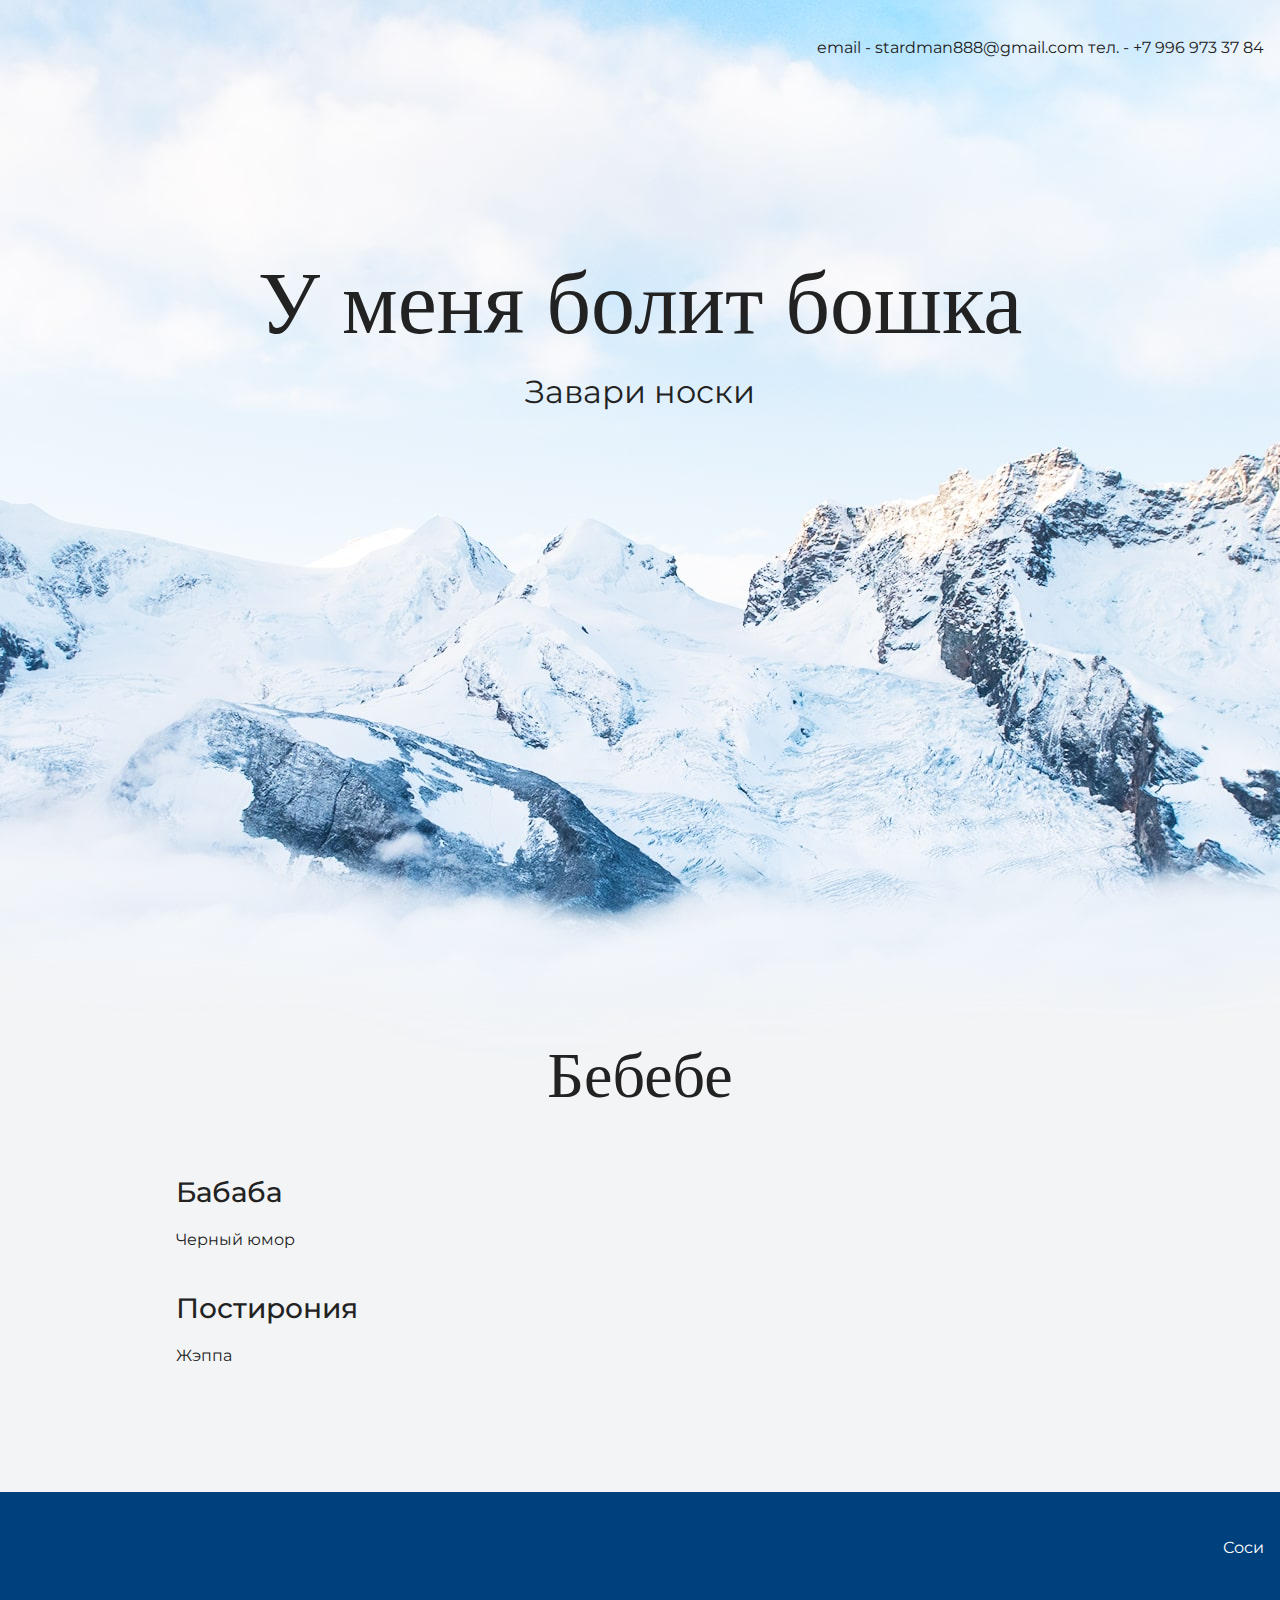
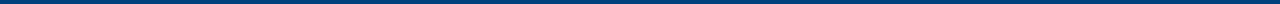
==== blo-g.html @ 33c6ed04 "Обновляет текст главной страницы и добавляет новую страницу" ====
<!DOCTYPE html>
<html lang="ru">
  <head>
    <meta charset="UTF-8">
    <link rel="stylesheet" href="style.css">
    <title>Портфолио Junior верстальщика</title>
	<link href="https://fonts.googleapis.com/css?family=Montserrat:400,500,700|Old+Standard+TT&display=swap&subset=cyrillic" rel="stylesheet">
  </head>

  <body>
    <header class="page-header">
		<div class='container'>email - stardman888@gmail.com 
			тел. - +7 996 973 37 84
		</div>
    </header>

    <section class="hero-image"><div class='container'>
      <h1 class="heading">У меня болит бошка</h1>
      <p>Завари носки</p>
    </div></section>

    <section class="intro"><div class='container'>
      <h2 class="subheading">Бебебе</h2>
      <h3>Бабаба</h3>
      <p>Черный юмор</p>
      <h3>Постирония</h3>
      <p>Жэппа</p>
    </div></section>

    <footer class="page-footer"><div class='container'>
      Соси
    </div></footer>
  </body>
</html>
---- style.css ----
body {
  margin: 0;
  min-width: 960px;
  font-family: "Montserrat", "Helvetica", "Arial", sans-serif;
  font-size: 16px;
  line-height: 32px;
  color: #222222;
  background-color: #f2f4f6;
  background-image: url("img/hero-bg.jpg");
  background-repeat: no-repeat;
  background-position: top center;
}

.container {
  max-width: 928px;
  margin: 0 auto;
  padding: 0 16px;
}

.page-header {
  margin: 0 0 160px;
  padding: 32px 0 32px;
}

.page-header .container,
.page-footer .container {
  max-width: 1408px;
  text-align: right;
}

.page-header a {
  margin-left: 56px;
  color: #288be6;
  text-decoration: none;
  background-repeat: no-repeat;
  background-position: left;
}

.header-email {
  padding-left: 30px;
  background-image: url("img/icon-email-header.svg");
}

.header-phone {
  padding-left: 25px;
  background-image: url("img/icon-phone-header.svg");
}

.hero-image {
  margin-bottom: 620px;
}

.hero-image .container {
  max-width: 1408px;
  text-align: center;
}

.heading {
  margin: 0 0 16px;
  font-family: "Old Standard TT", "Times", "Times New Roman", serif;
  font-size: 88px;
  line-height: 96px;
  font-weight: 400;
}

.hero-image p {
  margin: 0;
  font-size: 32px;
  line-height: 48px;
}

.intro {
  margin: 0 0 120px;
}

.subheading {
  margin: 0 0 56px;
  font-family: "Old Standard TT", "Times", "Times New Roman", serif;
  font-size: 64px;
  line-height: 80px;
  font-weight: 400;
  text-align: center;
}

.user-image {
  margin: 0 0 32px;
  text-align: center;
}

.intro h3,
.portfolio h3 {
  margin: 0 0 12px;
  font-size: 28px;
  line-height: 40px;
  font-weight: 500;
}

.intro p {
  margin: 0 0 32px;
}

.skills-list {
  margin: 0;
  padding: 0;
}

.skills-list dt {
  padding-left: 32px;
  background-repeat: no-repeat;
  background-position: left;
}

.skill-html {
  background-image: url("img/icon-html.svg");
}

.skill-css {
  background-image: url("img/icon-css.svg");
}

.level {
  margin: 4px 0 16px;
  padding: 0;
  height: 14px;
  font-size: 0;
  background-color: #ffffff;
  border: 1px solid #86c3fa;
  border-radius: 8px;
}

.level div {
  margin: 1px;
  height: 12px;
  background-color: #288be6;
  border-radius: 6px;
}

.portfolio {
  margin: 0 0 120px;
}

.projects {
  margin: 0;
  padding: 0;
  list-style: none;
}

.projects li {
  margin: 0 0 80px;
}

.project-image {
  margin: 0 0 24px;
  text-align: center;
}

.projects p {
  margin: 0 0 24px;
}

.button {
  padding: 6px 20px;
  display: inline-block;
  vertical-align: baseline;
  text-decoration: none;
  text-transform: uppercase;
  border-radius: 4px;
  background-color: #288be6;
  color: #ffffff;
}

.page-footer {
  padding: 40px 0;
  background-color: #00417d;
  color: #ffffff;
}

.page-footer a {
  margin-left: 56px;
  color: inherit;
  text-decoration: none;
  background-repeat: no-repeat;
  background-position: left;
}

.footer-email {
  padding-left: 30px;
  background-image: url("img/icon-email-footer.svg");
}

.footer-phone {
  padding-left: 25px;
  background-image: url("img/icon-phone-footer.svg");
}

.danger {
  color: red;
}
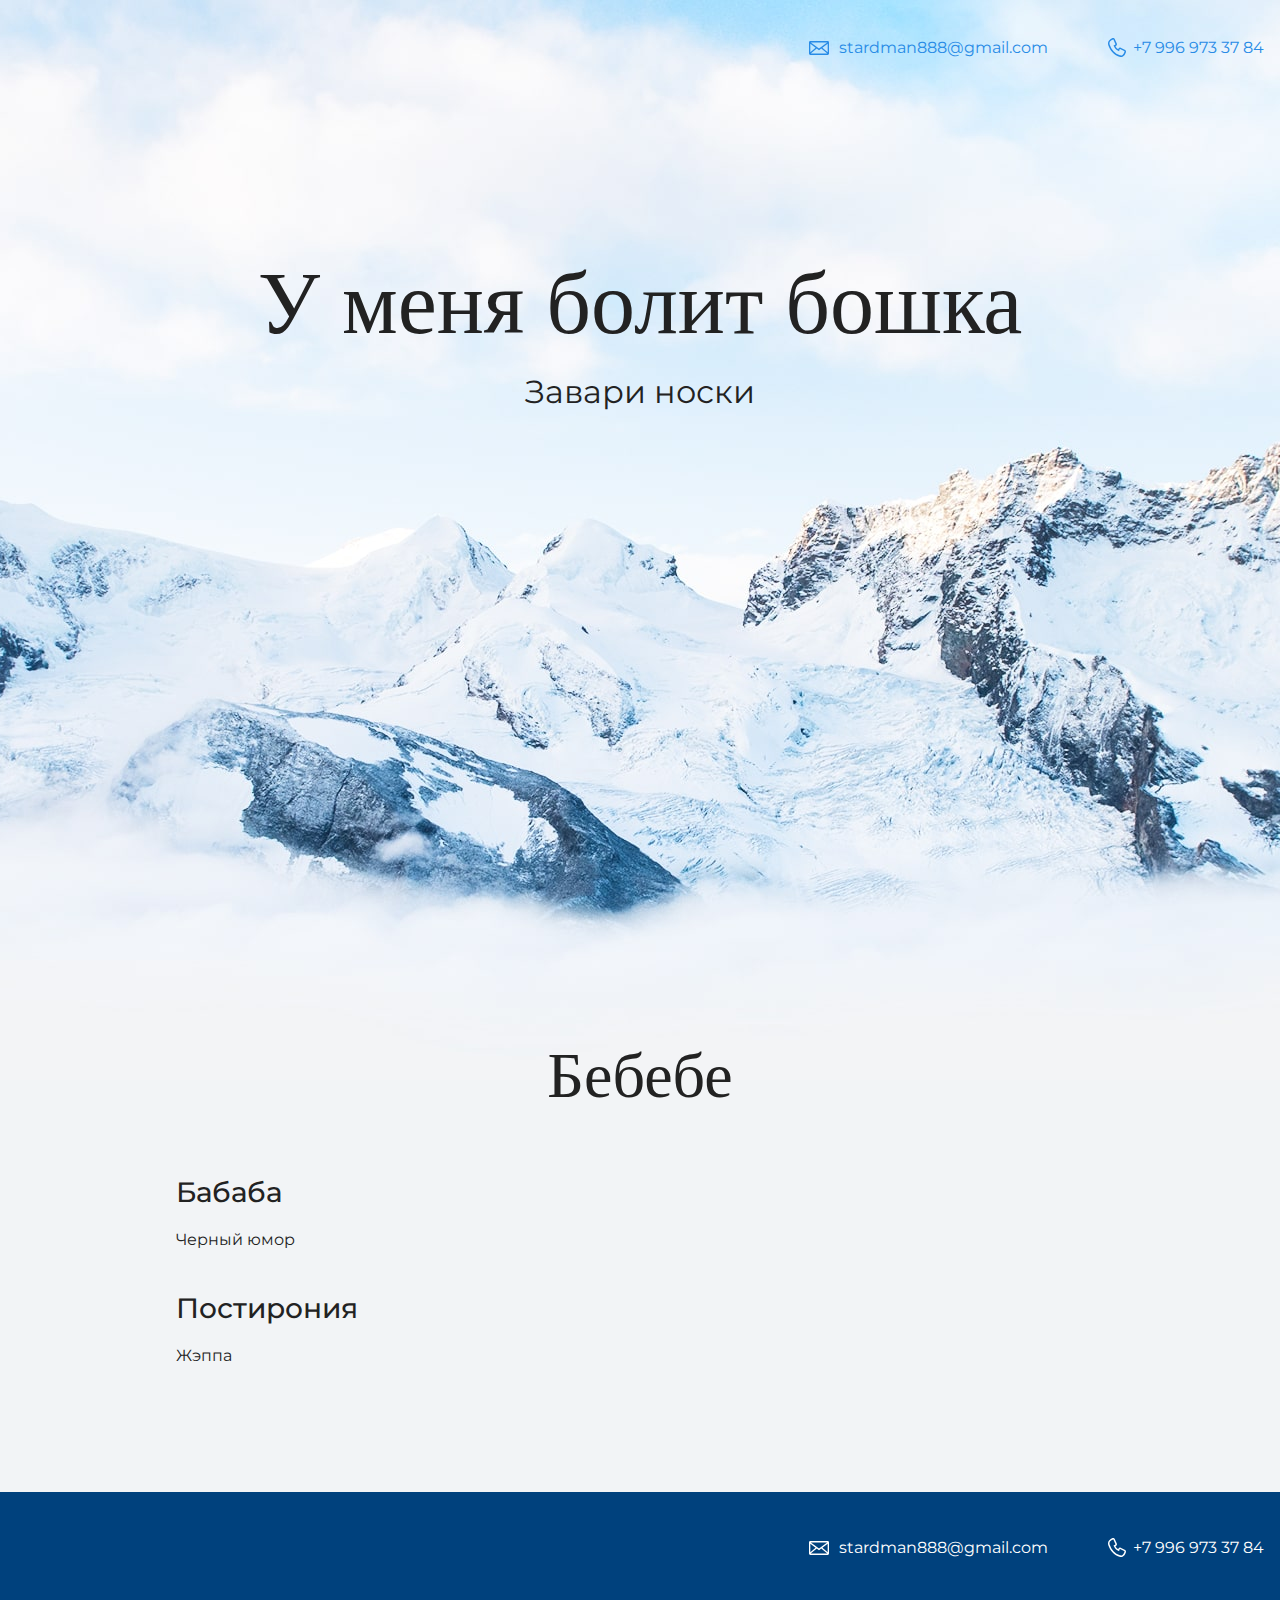
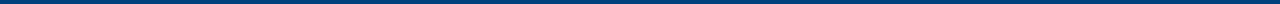
==== commit 4b26e995: "Обновляет страницу блога" ====
--- a/blo-g.html
+++ b/blo-g.html
@@ -9,8 +9,9 @@
 
   <body>
     <header class="page-header">
-		<div class='container'>email - stardman888@gmail.com 
-			тел. - +7 996 973 37 84
+		<div class='container'>
+		<a class='header-email' href='mailto:stardman888@gmail.com'>stardman888@gmail.com</a>
+		<a class='header-phone' href='tel:+7 996 973 37 84'>+7 996 973 37 84</a>
 		</div>
     </header>
 
@@ -28,7 +29,8 @@
     </div></section>
 
     <footer class="page-footer"><div class='container'>
-      Соси
+     <a class='footer-email' href='mailto:stardman888@gmail.com'>stardman888@gmail.com</a>
+	 <a class='footer-phone' href='tel:+7 996 973 37 84'>+7 996 973 37 84</a>
     </div></footer>
   </body>
 </html>